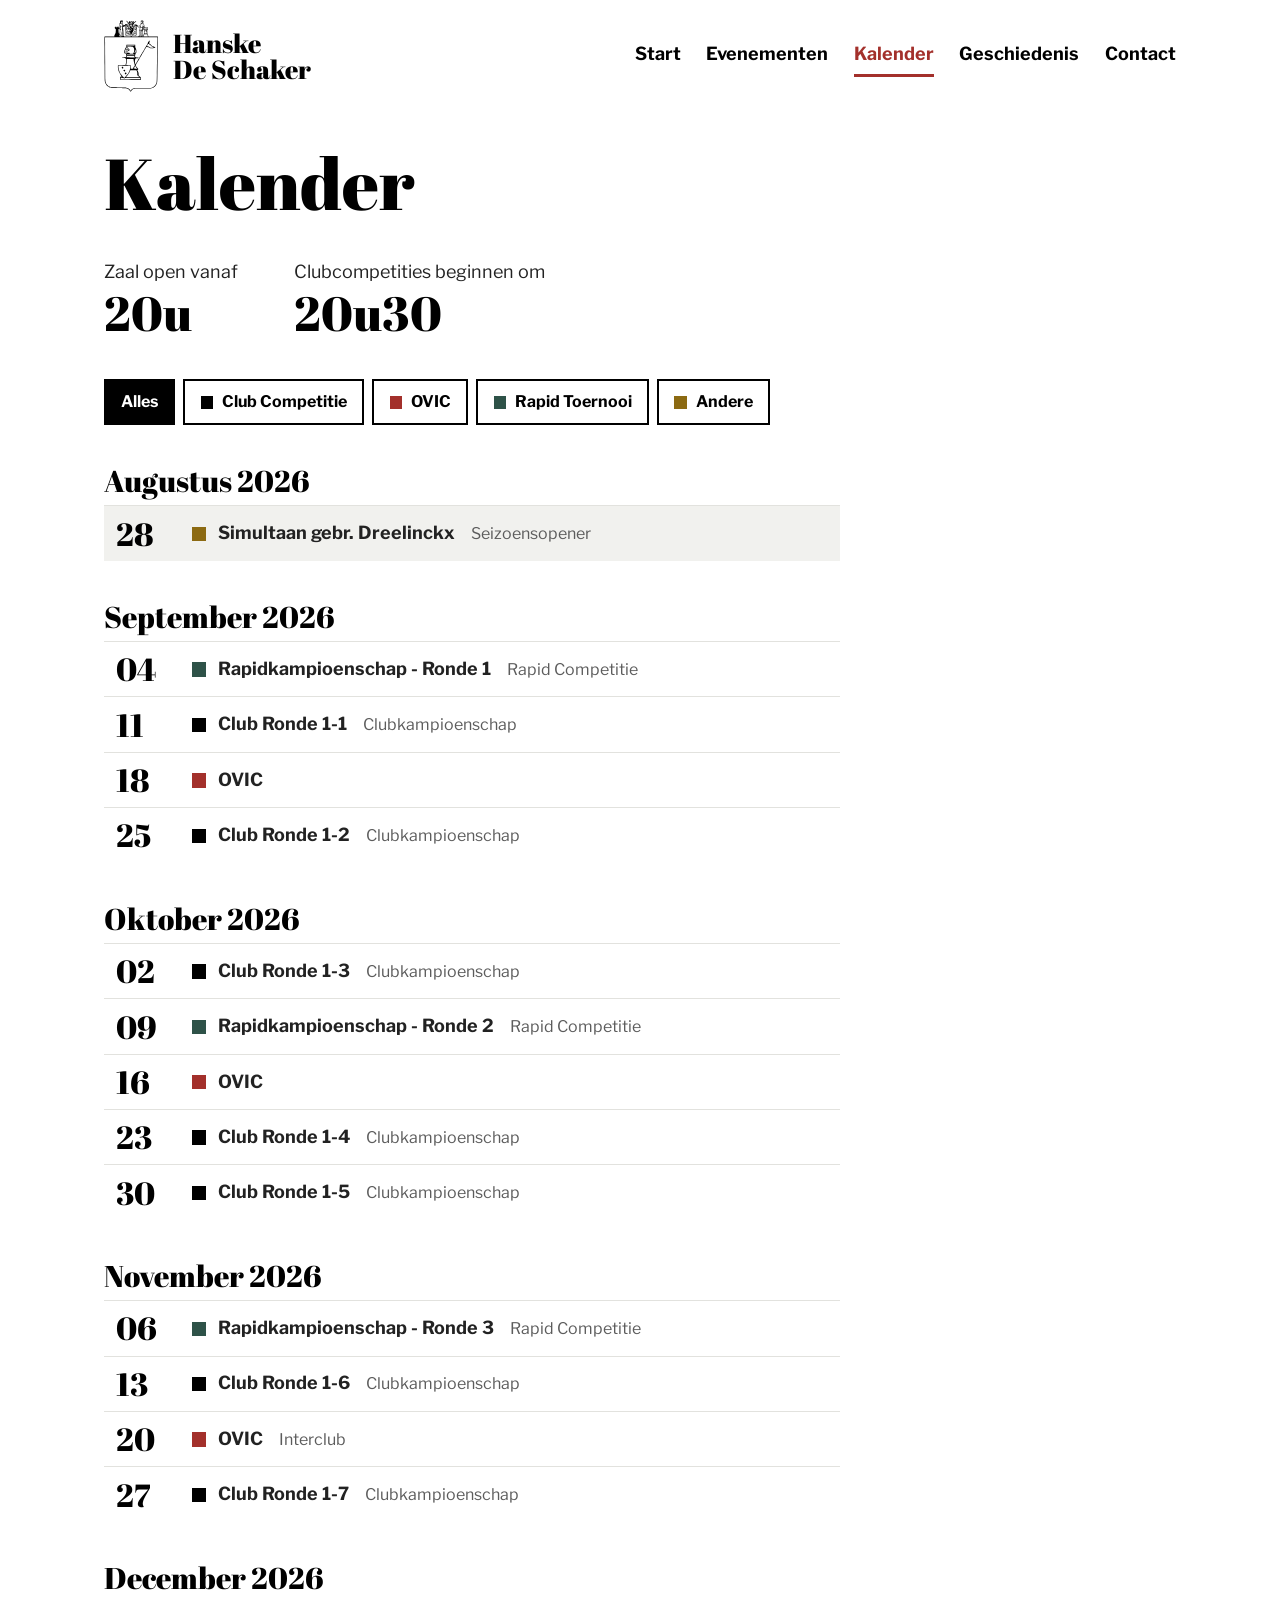
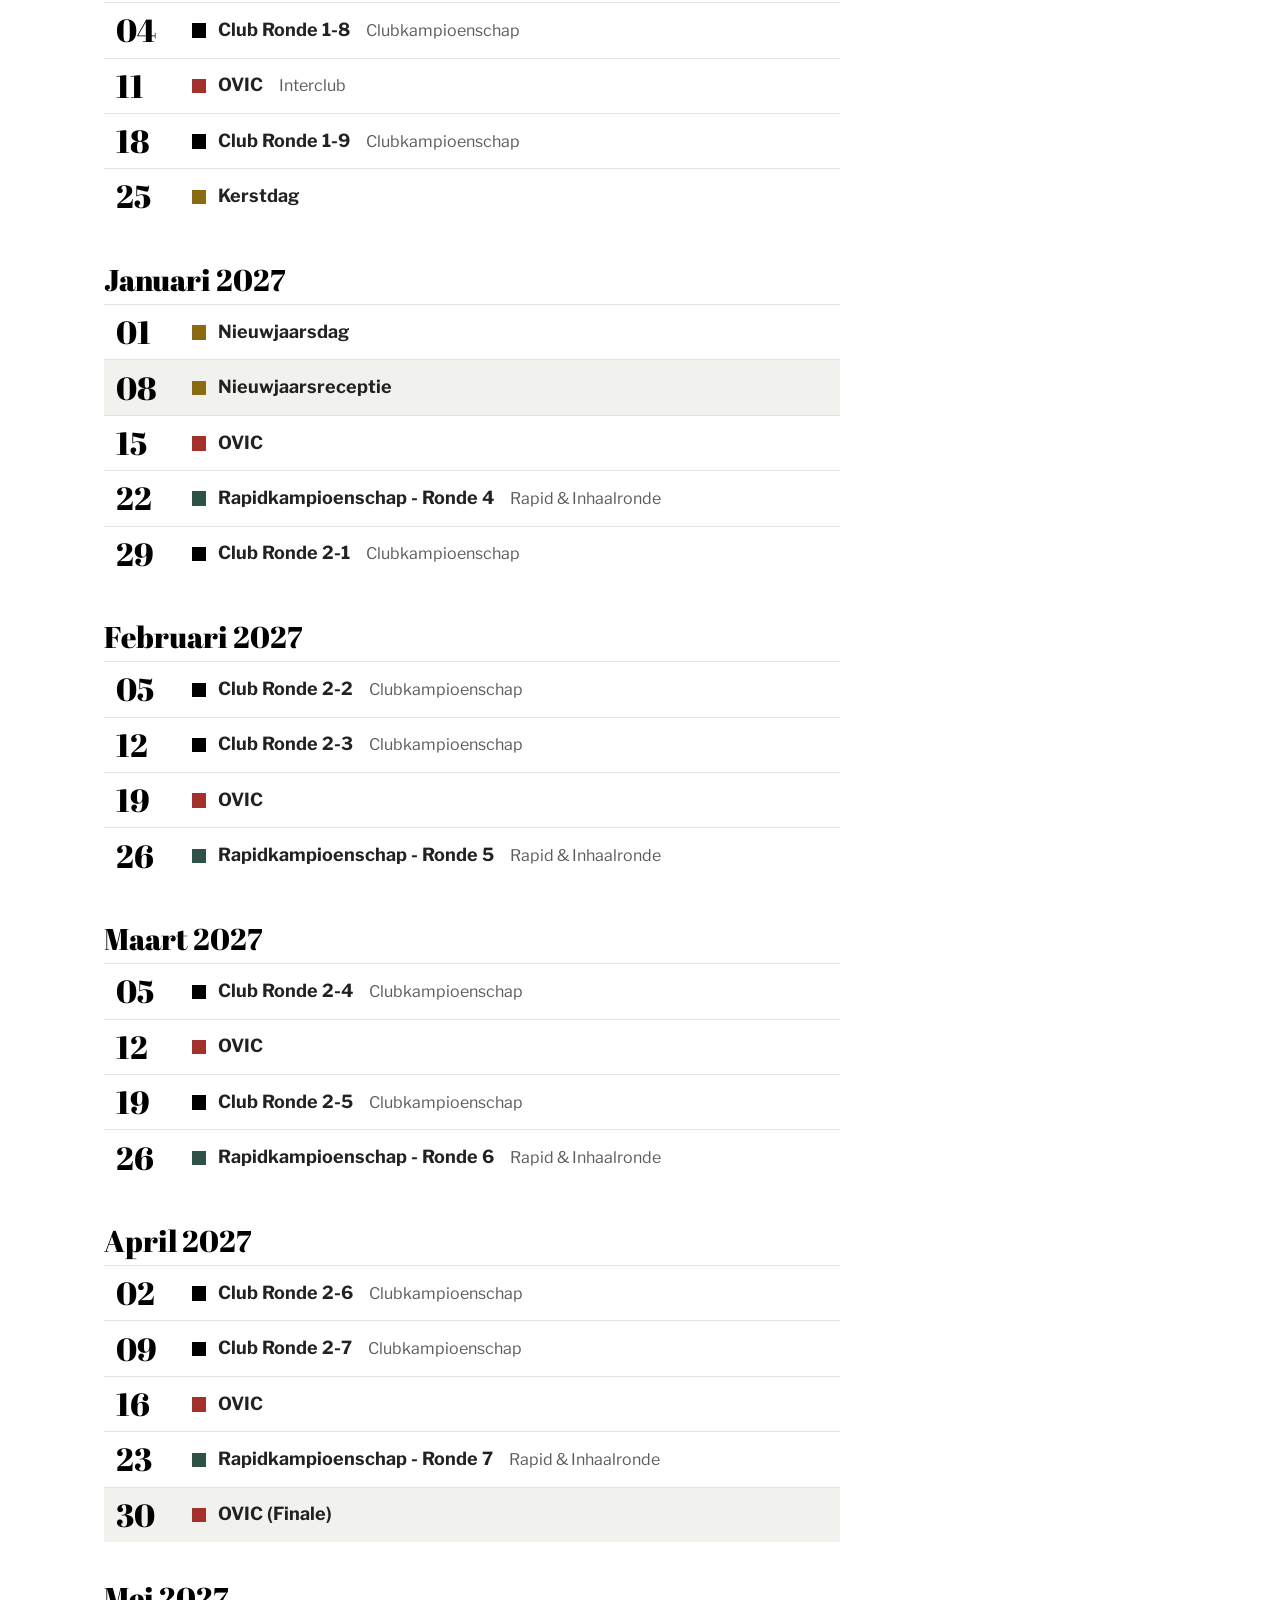
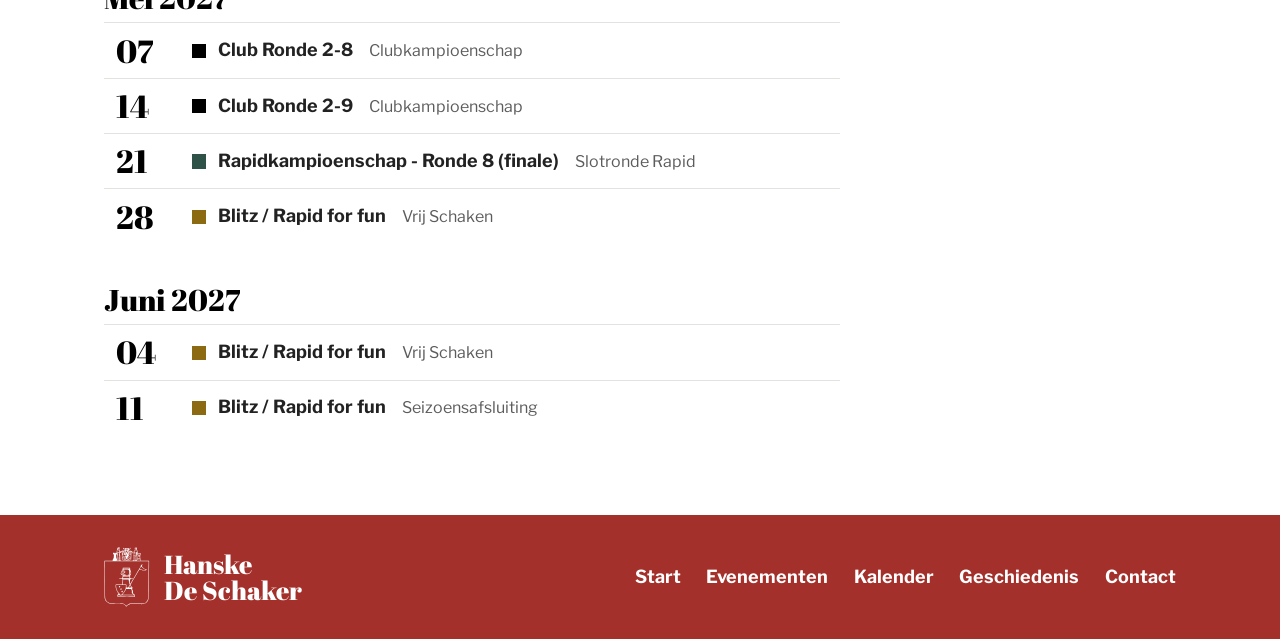
==== kalender.html @ 007f4e90 "Add files via upload" ====
<!doctype html>
<html lang="nl">
<head>
  <meta charset="utf-8">
  <meta name="viewport" content="width=device-width, initial-scale=1">
  <title>Kalender — Hanske De Schaker</title>
  <meta property="og:title" content="Kalender — Hanske De Schaker">
  <meta property="og:type" content="website">
  <meta property="og:image" content="https://www.hanskedeschaker.eu/images/logo/deelbeeld.png">
  <link rel="icon" href="favicon.svg" type="image/svg+xml">
  <link rel="apple-touch-icon" href="apple-touch-icon.png">
  <link rel="preload" href="fonts/abril-fatface.woff2" as="font" type="font/woff2" crossorigin>
  <link rel="preload" href="fonts/franklin-400.woff2" as="font" type="font/woff2" crossorigin>
  <link rel="stylesheet" href="css/style.css">
</head>
<body>
  <a class="skip" href="#inhoud">Naar de inhoud</a>

  <header class="site-header">
    <div class="wrap">
      <a class="brand" href="index.html">
        <img src="images/logo/schild.svg" width="998" height="1297" alt="">
        <span>Hanske<br>De Schaker</span>
      </a>
      <nav class="site-nav" aria-label="Hoofdmenu">
        <ul>
          <li><a href="index.html">Start</a></li>
          <li><a href="evenementen.html">Evenementen</a></li>
          <li><a href="kalender.html" aria-current="page">Kalender</a></li>
          <li><a href="geschiedenis.html">Geschiedenis</a></li>
          <li><a href="contact.html">Contact</a></li>
        </ul>
      </nav>
    </div>
  </header>

  <main id="inhoud" class="wrap">
    <h1>Kalender</h1>

    <div class="times">
      <p>Zaal open vanaf <strong>20u</strong></p>
      <p>Clubcompetities beginnen om <strong>20u30</strong></p>
    </div>

    <!-- Filter buttons. They only appear when JavaScript works; otherwise every event simply shows. -->
    <div class="filters" role="group" aria-label="Toon alleen" hidden>
      <button type="button" data-filter="all" aria-pressed="true">Alles</button>
      <button type="button" data-filter="club" data-category="club" aria-pressed="false">Club Competitie</button>
      <button type="button" data-filter="ovic" data-category="ovic" aria-pressed="false">OVIC</button>
      <button type="button" data-filter="rapid" data-category="rapid" aria-pressed="false">Rapid Toernooi</button>
      <button type="button" data-filter="event" data-category="event" aria-pressed="false">Andere</button>
    </div>

    <!-- Each event is one <li> block. data-category is one of: club, ovic, rapid, event.
         Add class="event-row highlight" to make an evening stand out. -->
    <section class="month">
      <h2>Augustus 2026</h2>
      <ul class="events">
        <li class="event-row highlight" data-category="event">
          <time datetime="2026-08-28">28</time>
          <span class="what"><strong>Simultaan gebr. Dreelinckx</strong> <span class="tag">Seizoensopener</span></span>
        </li>
      </ul>
    </section>

    <section class="month">
      <h2>September 2026</h2>
      <ul class="events">
        <li class="event-row" data-category="rapid">
          <time datetime="2026-09-04">04</time>
          <span class="what"><strong>Rapidkampioenschap - Ronde 1</strong> <span class="tag">Rapid Competitie</span></span>
        </li>
        <li class="event-row" data-category="club">
          <time datetime="2026-09-11">11</time>
          <span class="what"><strong>Club Ronde 1-1</strong> <span class="tag">Clubkampioenschap</span></span>
        </li>
        <li class="event-row" data-category="ovic">
          <time datetime="2026-09-18">18</time>
          <span class="what"><strong>OVIC</strong></span>
        </li>
        <li class="event-row" data-category="club">
          <time datetime="2026-09-25">25</time>
          <span class="what"><strong>Club Ronde 1-2</strong> <span class="tag">Clubkampioenschap</span></span>
        </li>
      </ul>
    </section>

    <section class="month">
      <h2>Oktober 2026</h2>
      <ul class="events">
        <li class="event-row" data-category="club">
          <time datetime="2026-10-02">02</time>
          <span class="what"><strong>Club Ronde 1-3</strong> <span class="tag">Clubkampioenschap</span></span>
        </li>
        <li class="event-row" data-category="rapid">
          <time datetime="2026-10-09">09</time>
          <span class="what"><strong>Rapidkampioenschap - Ronde 2</strong> <span class="tag">Rapid Competitie</span></span>
        </li>
        <li class="event-row" data-category="ovic">
          <time datetime="2026-10-16">16</time>
          <span class="what"><strong>OVIC</strong></span>
        </li>
        <li class="event-row" data-category="club">
          <time datetime="2026-10-23">23</time>
          <span class="what"><strong>Club Ronde 1-4</strong> <span class="tag">Clubkampioenschap</span></span>
        </li>
        <li class="event-row" data-category="club">
          <time datetime="2026-10-30">30</time>
          <span class="what"><strong>Club Ronde 1-5</strong> <span class="tag">Clubkampioenschap</span></span>
        </li>
      </ul>
    </section>

    <section class="month">
      <h2>November 2026</h2>
      <ul class="events">
        <li class="event-row" data-category="rapid">
          <time datetime="2026-11-06">06</time>
          <span class="what"><strong>Rapidkampioenschap - Ronde 3</strong> <span class="tag">Rapid Competitie</span></span>
        </li>
        <li class="event-row" data-category="club">
          <time datetime="2026-11-13">13</time>
          <span class="what"><strong>Club Ronde 1-6</strong> <span class="tag">Clubkampioenschap</span></span>
        </li>
        <li class="event-row" data-category="ovic">
          <time datetime="2026-11-20">20</time>
          <span class="what"><strong>OVIC</strong> <span class="tag">Interclub</span></span>
        </li>
        <li class="event-row" data-category="club">
          <time datetime="2026-11-27">27</time>
          <span class="what"><strong>Club Ronde 1-7</strong> <span class="tag">Clubkampioenschap</span></span>
        </li>
      </ul>
    </section>

    <section class="month">
      <h2>December 2026</h2>
      <ul class="events">
        <li class="event-row" data-category="club">
          <time datetime="2026-12-04">04</time>
          <span class="what"><strong>Club Ronde 1-8</strong> <span class="tag">Clubkampioenschap</span></span>
        </li>
        <li class="event-row" data-category="ovic">
          <time datetime="2026-12-11">11</time>
          <span class="what"><strong>OVIC</strong> <span class="tag">Interclub</span></span>
        </li>
        <li class="event-row" data-category="club">
          <time datetime="2026-12-18">18</time>
          <span class="what"><strong>Club Ronde 1-9</strong> <span class="tag">Clubkampioenschap</span></span>
        </li>
        <li class="event-row" data-category="event">
          <time datetime="2026-12-25">25</time>
          <span class="what"><strong>Kerstdag</strong></span>
        </li>
      </ul>
    </section>

    <section class="month">
      <h2>Januari 2027</h2>
      <ul class="events">
        <li class="event-row" data-category="event">
          <time datetime="2027-01-01">01</time>
          <span class="what"><strong>Nieuwjaarsdag</strong></span>
        </li>
        <li class="event-row highlight" data-category="event">
          <time datetime="2027-01-08">08</time>
          <span class="what"><strong>Nieuwjaarsreceptie</strong></span>
        </li>
        <li class="event-row" data-category="ovic">
          <time datetime="2027-01-15">15</time>
          <span class="what"><strong>OVIC</strong></span>
        </li>
        <li class="event-row" data-category="rapid">
          <time datetime="2027-01-22">22</time>
          <span class="what"><strong>Rapidkampioenschap - Ronde 4</strong> <span class="tag">Rapid &amp; Inhaalronde</span></span>
        </li>
        <li class="event-row" data-category="club">
          <time datetime="2027-01-29">29</time>
          <span class="what"><strong>Club Ronde 2-1</strong> <span class="tag">Clubkampioenschap</span></span>
        </li>
      </ul>
    </section>

    <section class="month">
      <h2>Februari 2027</h2>
      <ul class="events">
        <li class="event-row" data-category="club">
          <time datetime="2027-02-05">05</time>
          <span class="what"><strong>Club Ronde 2-2</strong> <span class="tag">Clubkampioenschap</span></span>
        </li>
        <li class="event-row" data-category="club">
          <time datetime="2027-02-12">12</time>
          <span class="what"><strong>Club Ronde 2-3</strong> <span class="tag">Clubkampioenschap</span></span>
        </li>
        <li class="event-row" data-category="ovic">
          <time datetime="2027-02-19">19</time>
          <span class="what"><strong>OVIC</strong></span>
        </li>
        <li class="event-row" data-category="rapid">
          <time datetime="2027-02-26">26</time>
          <span class="what"><strong>Rapidkampioenschap - Ronde 5</strong> <span class="tag">Rapid &amp; Inhaalronde</span></span>
        </li>
      </ul>
    </section>

    <section class="month">
      <h2>Maart 2027</h2>
      <ul class="events">
        <li class="event-row" data-category="club">
          <time datetime="2027-03-05">05</time>
          <span class="what"><strong>Club Ronde 2-4</strong> <span class="tag">Clubkampioenschap</span></span>
        </li>
        <li class="event-row" data-category="ovic">
          <time datetime="2027-03-12">12</time>
          <span class="what"><strong>OVIC</strong></span>
        </li>
        <li class="event-row" data-category="club">
          <time datetime="2027-03-19">19</time>
          <span class="what"><strong>Club Ronde 2-5</strong> <span class="tag">Clubkampioenschap</span></span>
        </li>
        <li class="event-row" data-category="rapid">
          <time datetime="2027-03-26">26</time>
          <span class="what"><strong>Rapidkampioenschap - Ronde 6</strong> <span class="tag">Rapid &amp; Inhaalronde</span></span>
        </li>
      </ul>
    </section>

    <section class="month">
      <h2>April 2027</h2>
      <ul class="events">
        <li class="event-row" data-category="club">
          <time datetime="2027-04-02">02</time>
          <span class="what"><strong>Club Ronde 2-6</strong> <span class="tag">Clubkampioenschap</span></span>
        </li>
        <li class="event-row" data-category="club">
          <time datetime="2027-04-09">09</time>
          <span class="what"><strong>Club Ronde 2-7</strong> <span class="tag">Clubkampioenschap</span></span>
        </li>
        <li class="event-row" data-category="ovic">
          <time datetime="2027-04-16">16</time>
          <span class="what"><strong>OVIC</strong></span>
        </li>
        <li class="event-row" data-category="rapid">
          <time datetime="2027-04-23">23</time>
          <span class="what"><strong>Rapidkampioenschap - Ronde 7</strong> <span class="tag">Rapid &amp; Inhaalronde</span></span>
        </li>
        <li class="event-row highlight" data-category="ovic">
          <time datetime="2027-04-30">30</time>
          <span class="what"><strong>OVIC (Finale)</strong></span>
        </li>
      </ul>
    </section>

    <section class="month">
      <h2>Mei 2027</h2>
      <ul class="events">
        <li class="event-row" data-category="club">
          <time datetime="2027-05-07">07</time>
          <span class="what"><strong>Club Ronde 2-8</strong> <span class="tag">Clubkampioenschap</span></span>
        </li>
        <li class="event-row" data-category="club">
          <time datetime="2027-05-14">14</time>
          <span class="what"><strong>Club Ronde 2-9</strong> <span class="tag">Clubkampioenschap</span></span>
        </li>
        <li class="event-row" data-category="rapid">
          <time datetime="2027-05-21">21</time>
          <span class="what"><strong>Rapidkampioenschap - Ronde 8 (finale)</strong> <span class="tag">Slotronde Rapid</span></span>
        </li>
        <li class="event-row" data-category="event">
          <time datetime="2027-05-28">28</time>
          <span class="what"><strong>Blitz / Rapid for fun</strong> <span class="tag">Vrij Schaken</span></span>
        </li>
      </ul>
    </section>

    <section class="month">
      <h2>Juni 2027</h2>
      <ul class="events">
        <li class="event-row" data-category="event">
          <time datetime="2027-06-04">04</time>
          <span class="what"><strong>Blitz / Rapid for fun</strong> <span class="tag">Vrij Schaken</span></span>
        </li>
        <li class="event-row" data-category="event">
          <time datetime="2027-06-11">11</time>
          <span class="what"><strong>Blitz / Rapid for fun</strong> <span class="tag">Seizoensafsluiting</span></span>
        </li>
      </ul>
    </section>
  </main>

  <footer class="site-footer">
    <div class="wrap">
      <a class="brand" href="index.html">
        <img src="images/logo/schild.svg" width="998" height="1297" alt="">
        <span>Hanske<br>De Schaker</span>
      </a>
      <nav aria-label="Menu onderaan">
        <ul>
          <li><a href="index.html">Start</a></li>
          <li><a href="evenementen.html">Evenementen</a></li>
          <li><a href="kalender.html">Kalender</a></li>
          <li><a href="geschiedenis.html">Geschiedenis</a></li>
          <li><a href="contact.html">Contact</a></li>
        </ul>
      </nav>
    </div>
  </footer>

  <script>
    // Calendar filter: shows only one kind of event when a button is clicked.
    var buttons = document.querySelectorAll('.filters button');
    var rows = document.querySelectorAll('.event-row');

    buttons.forEach(function (button) {
      button.addEventListener('click', function () {
        var choice = button.dataset.filter;
        buttons.forEach(function (b) {
          b.setAttribute('aria-pressed', b === button ? 'true' : 'false');
        });
        rows.forEach(function (row) {
          row.hidden = choice !== 'all' && row.dataset.category !== choice;
        });
      });
    });

    document.querySelector('.filters').hidden = false;
  </script>
</body>
</html>
---- css/style.css ----
/* ==========================================================================
   Hanske De Schaker — stylesheet for the whole site
   --------------------------------------------------------------------------
   Colours, fonts and sizes are set ONCE, in the :root block below.
   Change a value there and it changes everywhere.
   ========================================================================== */


/* ---------- 1. Fonts ------------------------------------------------------
   Stored in the /fonts folder, so no outside service (like Google Fonts)
   is contacted when someone visits the site.
   - Abril Fatface: the typeface of the logo, used for headings.
   - Libre Franklin: a sturdy, very readable typeface, used for text. */

@font-face {
  font-family: "Abril Fatface";
  src: url("../fonts/abril-fatface.woff2") format("woff2");
  font-weight: 400;
  font-display: swap;
}
@font-face {
  font-family: "Libre Franklin";
  src: url("../fonts/franklin-400.woff2") format("woff2");
  font-weight: 400;
  font-display: swap;
}
@font-face {
  font-family: "Libre Franklin";
  src: url("../fonts/franklin-700.woff2") format("woff2");
  font-weight: 700;
  font-display: swap;
}


/* ---------- 2. Colours, fonts and sizes ----------------------------------
   The colours are the heraldic colours of the club's shield, matched to
   its home: the brick red and green gates of Abdij Maagdendale.          */

:root {
  --black: #000;         /* the ink of the logo */
  --red:   #a3302b;      /* Maagdendale brick */
  --green: #2e5248;      /* "de groene poort" */
  --gold:  #8c6a12;      /* Hanske's gold */
  --white: #fff;

  --text:  #222;         /* body text */
  --muted: #5c5c5c;      /* dates, captions, small print */
  --stone: #f1f1ee;      /* light background for highlighted rows */
  --line:  #e2e2de;      /* thin dividing lines in lists */

  --font-display: "Abril Fatface", Georgia, serif;
  --font-body: "Libre Franklin", system-ui, -apple-system, "Segoe UI", sans-serif;

  --page-width: 72rem;   /* widest the content gets */
  --text-width: 38rem;   /* comfortable reading width for paragraphs */
  --gutter: clamp(1rem, 4vw, 2.5rem); /* space at the left/right edge */
}


/* ---------- 3. Basics ---------------------------------------------------- */

*,
*::before,
*::after {
  box-sizing: border-box;
}

html {
  -webkit-text-size-adjust: 100%;
  text-size-adjust: 100%;
}

body {
  margin: 0;
  background: var(--white);
  color: var(--text);
  font-family: var(--font-body);
  font-size: 1.125rem;   /* 18px */
  line-height: 1.6;
}

img {
  display: block;
  max-width: 100%;
  height: auto;
}

h1,
h2,
h3 {
  margin: 0 0 0.5em;
  color: var(--black);
  font-family: var(--font-display);
  font-weight: 400;      /* Abril Fatface only comes in one (heavy) weight */
  line-height: 1.08;
  text-wrap: balance;
}

h1 { font-size: clamp(2.5rem, 1.5rem + 4.4vw, 4.5rem); }
h2 { font-size: clamp(1.75rem, 1.35rem + 1.5vw, 2.5rem); }
h3 { font-size: clamp(1.5rem, 1.25rem + 1vw, 2rem); }

p {
  margin: 0 0 1em;
}

a {
  color: var(--red);
  text-decoration-thickness: 0.08em;
  text-underline-offset: 0.16em;
}

a:hover {
  color: var(--black);
}

:focus-visible {
  outline: 3px solid var(--red);
  outline-offset: 3px;
}

/* Anything with the "hidden" attribute stays hidden, whatever else applies */
[hidden] {
  display: none !important;
}

/* Centres the content and keeps it away from the screen edges */
.wrap {
  max-width: var(--page-width);
  margin-inline: auto;
  padding-inline: var(--gutter);
}

.lead {
  max-width: var(--text-width);
  font-size: 1.3125rem;  /* 21px */
  line-height: 1.55;
}

.text {
  max-width: var(--text-width);
}

figure {
  margin: 0;
}

figcaption {
  margin-top: 0.6rem;
  color: var(--muted);
  font-size: 1rem;
}

/* "Naar de inhoud" link: invisible until reached with the Tab key */
.skip {
  position: absolute;
  top: 0.75rem;
  left: -9999px;
  z-index: 10;
  padding: 0.5rem 1rem;
  background: var(--white);
  color: var(--black);
  font-weight: 700;
}

.skip:focus {
  left: 0.75rem;
}


/* ---------- 4. Header and menu ------------------------------------------- */

.site-header .wrap {
  display: flex;
  flex-wrap: wrap;
  align-items: center;
  justify-content: space-between;
  gap: 1rem 2.5rem;
  padding-block: 1.25rem;
}

/* Shield + club name, used in the header and the footer */
.brand {
  display: flex;
  align-items: center;
  gap: 0.85rem;
  color: var(--black);
  text-decoration: none;
}

.brand img {
  width: auto;
  height: 4.5rem;
}

.brand span {
  font-family: var(--font-display);
  font-size: 1.625rem;
  line-height: 1;
}

.brand:hover {
  color: var(--black);
}

.site-nav ul,
.site-footer ul {
  display: flex;
  flex-wrap: wrap;
  gap: 0.25rem 1.6rem;
  margin: 0;
  padding: 0;
  list-style: none;
}

.site-nav a {
  display: block;
  padding-block: 0.3rem;
  border-bottom: 3px solid transparent;
  color: var(--black);
  font-weight: 700;
  text-decoration: none;
}

.site-nav a:hover {
  border-bottom-color: var(--black);
}

/* The page you are on */
.site-nav a[aria-current="page"] {
  border-bottom-color: var(--red);
  color: var(--red);
}

main {
  padding-block: 2rem 1rem;
}


/* ---------- 5. Start page ------------------------------------------------ */

/* Keeps "Hanske De Schaker!" together on one line where it fits */
.home h1 {
  max-width: 10em;
  margin-top: 0.25em;
  text-wrap: wrap;
}

.home h1 .nowrap {
  white-space: nowrap;
}

@media (min-width: 40rem) {
  .home h1 .name {
    white-space: nowrap;
  }
}

/* Two photos side by side at the same height.
   The flex-grow numbers are each photo's width divided by its height. */
.photo-pair {
  display: flex;
  gap: 0.75rem;
  margin-top: 2.5rem;
}

.photo-pair img {
  min-width: 0;
  flex-basis: 0;
}

.photo-pair img:nth-child(1) { flex-grow: 1.715; }  /* 799 / 466 */
.photo-pair img:nth-child(2) { flex-grow: 0.839; }  /* 584 / 696 */


/* ---------- 6. Evenementen ----------------------------------------------- */

/* Each year: the year on the left, that year's events on the right */
.year {
  display: grid;
  grid-template-columns: 8.5rem minmax(0, 1fr);
  gap: 0 2.5rem;
  padding-block: 2.5rem;
}

.year-label {
  position: sticky;      /* the year stays in view while you scroll */
  top: 1.5rem;
  align-self: start;
  margin: 0;
  color: var(--red);
  font-size: clamp(2.5rem, 1.5rem + 3vw, 4rem);
  line-height: 1;
}

.event {
  max-width: 50rem;
}

.event + .event {
  margin-top: 4rem;
}

.event h3 {
  margin-bottom: 0.25em;
}

.event p {
  max-width: var(--text-width);
}

.date {
  color: var(--muted);
  font-weight: 700;
}

/* Photo groups: up to three columns on wide screens, fewer on phones.
   Photos keep their own shape; nothing is cropped. */
.photos {
  columns: 3 12rem;
  column-gap: 0.75rem;
  margin-top: 1.75rem;
}

/* Exactly two photos: two columns */
.photos:has(> img:nth-child(2):last-child) {
  columns: 2 12rem;
}

.photos img {
  width: 100%;
  margin-bottom: 0.75rem;
  break-inside: avoid;
}

/* For groups of small photos: narrower columns */
.photos.small {
  columns: 3 8.5rem;
}

/* Small score tables */
.scores {
  margin: 0.5rem 0 1.5rem;
  border-collapse: collapse;
}

.scores caption {
  margin-bottom: 0.4rem;
  color: var(--black);
  font-family: var(--font-display);
  font-size: 1.5rem;
  text-align: left;
}

.scores th,
.scores td {
  padding: 0.45rem 1.75rem 0.45rem 0;
  border-bottom: 1px solid var(--line);
  font-weight: 400;
  text-align: left;
  vertical-align: top;
}

.scores td:last-child {
  padding-right: 0;
  font-weight: 700;
  font-variant-numeric: tabular-nums;
}


/* ---------- 7. Kalender -------------------------------------------------- */

.times {
  display: flex;
  flex-wrap: wrap;
  gap: 1.5rem 3.5rem;
  margin: 0.5rem 0 2.5rem;
}

.times p {
  margin: 0;
}

.times strong {
  display: block;
  color: var(--black);
  font-family: var(--font-display);
  font-size: 3rem;
  font-weight: 400;
  line-height: 1.1;
}

/* Each kind of event has its own colour (a small square, like a chessboard square) */
[data-category="club"]  { --kind: var(--black); }
[data-category="ovic"]  { --kind: var(--red); }
[data-category="rapid"] { --kind: var(--green); }
[data-category="event"] { --kind: var(--gold); }

.filters {
  display: flex;
  flex-wrap: wrap;
  gap: 0.5rem;
  margin-bottom: 1rem;
}

.filters button {
  display: inline-flex;
  align-items: center;
  gap: 0.55rem;
  padding: 0.5rem 0.95rem;
  border: 2px solid var(--black);
  background: var(--white);
  color: var(--black);
  font: inherit;
  font-size: 1rem;
  font-weight: 700;
  cursor: pointer;
}

.filters button:hover {
  background: var(--stone);
}

.filters button[aria-pressed="true"] {
  background: var(--black);
  color: var(--white);
}

.filters button[data-category]::before,
.event-row .what::before {
  content: "";
  display: inline-block;
  flex: none;
  width: 0.8em;
  height: 0.8em;
  background: var(--kind);
}

.filters button[aria-pressed="true"]::before {
  outline: 2px solid var(--white);
}

.month {
  max-width: 46rem;
}

.month h2 {
  margin: 2.5rem 0 0.5rem;
  font-size: 1.875rem;
}

/* A month with no visible events (because of the filter) is hidden */
.month:not(:has(.event-row:not([hidden]))) {
  display: none;
}

.events {
  margin: 0;
  padding: 0;
  list-style: none;
}

.event-row {
  display: grid;
  grid-template-columns: 3.75rem minmax(0, 1fr);
  align-items: center;
  gap: 1rem;
  padding: 0.7rem 0.75rem;
  border-top: 1px solid var(--line);
}

.event-row time {
  color: var(--black);
  font-family: var(--font-display);
  font-size: 2rem;
  line-height: 1;
}

/* Square, title and label side by side (the label moves under the title on phones) */
.event-row .what {
  display: grid;
  grid-template-columns: 0.8em auto minmax(0, 1fr);
  align-items: baseline;
  gap: 0.1rem 0.7rem;
}

.event-row .what::before {
  align-self: start;
  margin-top: 0.42em;
}

.event-row .tag {
  margin-left: 0.35rem;
  color: var(--muted);
  font-size: 1rem;
}

/* Special evenings */
.event-row.highlight {
  background: var(--stone);
}


/* ---------- 8. Geschiedenis ---------------------------------------------- */

/* A block of text with photos next to it */
.story {
  display: grid;
  grid-template-columns: minmax(0, 1.1fr) minmax(0, 1fr);
  gap: 2rem 3rem;
  align-items: start;
  margin-bottom: 4.5rem;
}

.story.reverse > figure,
.story.reverse > .archive {
  order: -1;
}

.story img {
  width: 100%;
}

/* Archive photos in two columns, each photo keeping its own shape */
.archive {
  columns: 2;
  column-gap: 0.75rem;
}

.archive img {
  margin-bottom: 0.75rem;
  break-inside: avoid;
}

.champions {
  columns: 3 14rem;
  column-gap: 2.5rem;
  margin: 2rem 0 0;
  padding: 0;
  list-style: none;
}

.champions li {
  display: grid;
  grid-template-columns: 3.4rem minmax(0, 1fr);
  gap: 0.75rem;
  padding: 0.4rem 0;
  border-top: 1px solid var(--line);
  break-inside: avoid;
}

.champions .year-number {
  color: var(--red);
  font-family: var(--font-display);
}


/* ---------- 9. Contact --------------------------------------------------- */

.contact {
  display: grid;
  grid-template-columns: minmax(0, 1fr) minmax(0, 1fr);
  gap: 3rem;
  align-items: start;
}

.mail {
  margin-top: -0.75em;
  font-size: clamp(1.25rem, 1rem + 1vw, 1.625rem);
  font-weight: 700;
  line-height: 1.3;
  overflow-wrap: break-word;
}

.people {
  margin: 2rem 0;
}

.people div {
  padding: 0.6rem 0;
  border-top: 1px solid var(--line);
}

.people dt {
  color: var(--muted);
  font-size: 1rem;
}

.people dd {
  margin: 0;
}

.people a {
  font-weight: 700;
}

.location figure {
  margin-bottom: 1rem;
}

.lessons {
  padding: clamp(1.5rem, 4vw, 2.5rem);
  background: var(--green);
  color: var(--white);
}

.lessons h2 {
  color: var(--white);
}

.lessons a {
  color: var(--white);
  font-weight: 700;
}

.lessons .note {
  margin-bottom: 0;
  font-size: 1rem;
}


/* ---------- 10. Footer --------------------------------------------------- */

.site-footer {
  margin-top: 4rem;
  background: var(--red);
  color: var(--white);
}

.site-footer .wrap {
  display: flex;
  flex-wrap: wrap;
  align-items: center;
  justify-content: space-between;
  gap: 1.5rem 2.5rem;
  padding-block: 2rem;
}

.site-footer .brand,
.site-footer .brand:hover,
.site-footer a {
  color: var(--white);
}

.site-footer .brand img {
  height: 3.75rem;
  filter: invert(1);     /* turns the black shield white */
}

.site-footer ul a {
  font-weight: 700;
  text-decoration: none;
}

.site-footer ul a:hover {
  text-decoration: underline;
}

.site-footer :focus-visible {
  outline-color: var(--white);
}


/* ---------- 11. Tablets and phones --------------------------------------- */

@media (max-width: 56rem) {
  .story,
  .contact {
    grid-template-columns: minmax(0, 1fr);
  }

  .story.reverse > figure,
  .story.reverse > .archive {
    order: 0;
  }
}

@media (max-width: 48rem) {
  .year {
    grid-template-columns: minmax(0, 1fr);
    padding-block: 1.5rem;
  }

  .year-label {
    position: static;
    margin-bottom: 1rem;
  }

  .photo-pair {
    flex-direction: column;
  }
}

@media (max-width: 40rem) {
  body {
    font-size: 1.0625rem;  /* 17px */
  }

  .site-header .wrap {
    padding-block: 1rem;
  }

  .brand img {
    height: 3.5rem;
  }

  .brand span {
    font-size: 1.375rem;
  }

  .site-nav {
    width: 100%;
  }

  .site-nav ul {
    gap: 0.25rem 1.1rem;
  }

  .lead {
    font-size: 1.1875rem;
  }

  .times strong {
    font-size: 2.5rem;
  }

  .event-row {
    grid-template-columns: 2.75rem minmax(0, 1fr);
    gap: 0.75rem;
    padding-inline: 0.5rem;
  }

  .event-row time {
    font-size: 1.625rem;
  }

  .event-row .what {
    grid-template-columns: 0.8em minmax(0, 1fr);
  }

  .event-row .tag {
    grid-column: 2;
    margin-left: 0;
  }
}

/* Respect people who prefer less motion (the site has very little anyway) */
@media (prefers-reduced-motion: reduce) {
  * {
    scroll-behavior: auto !important;
  }
}
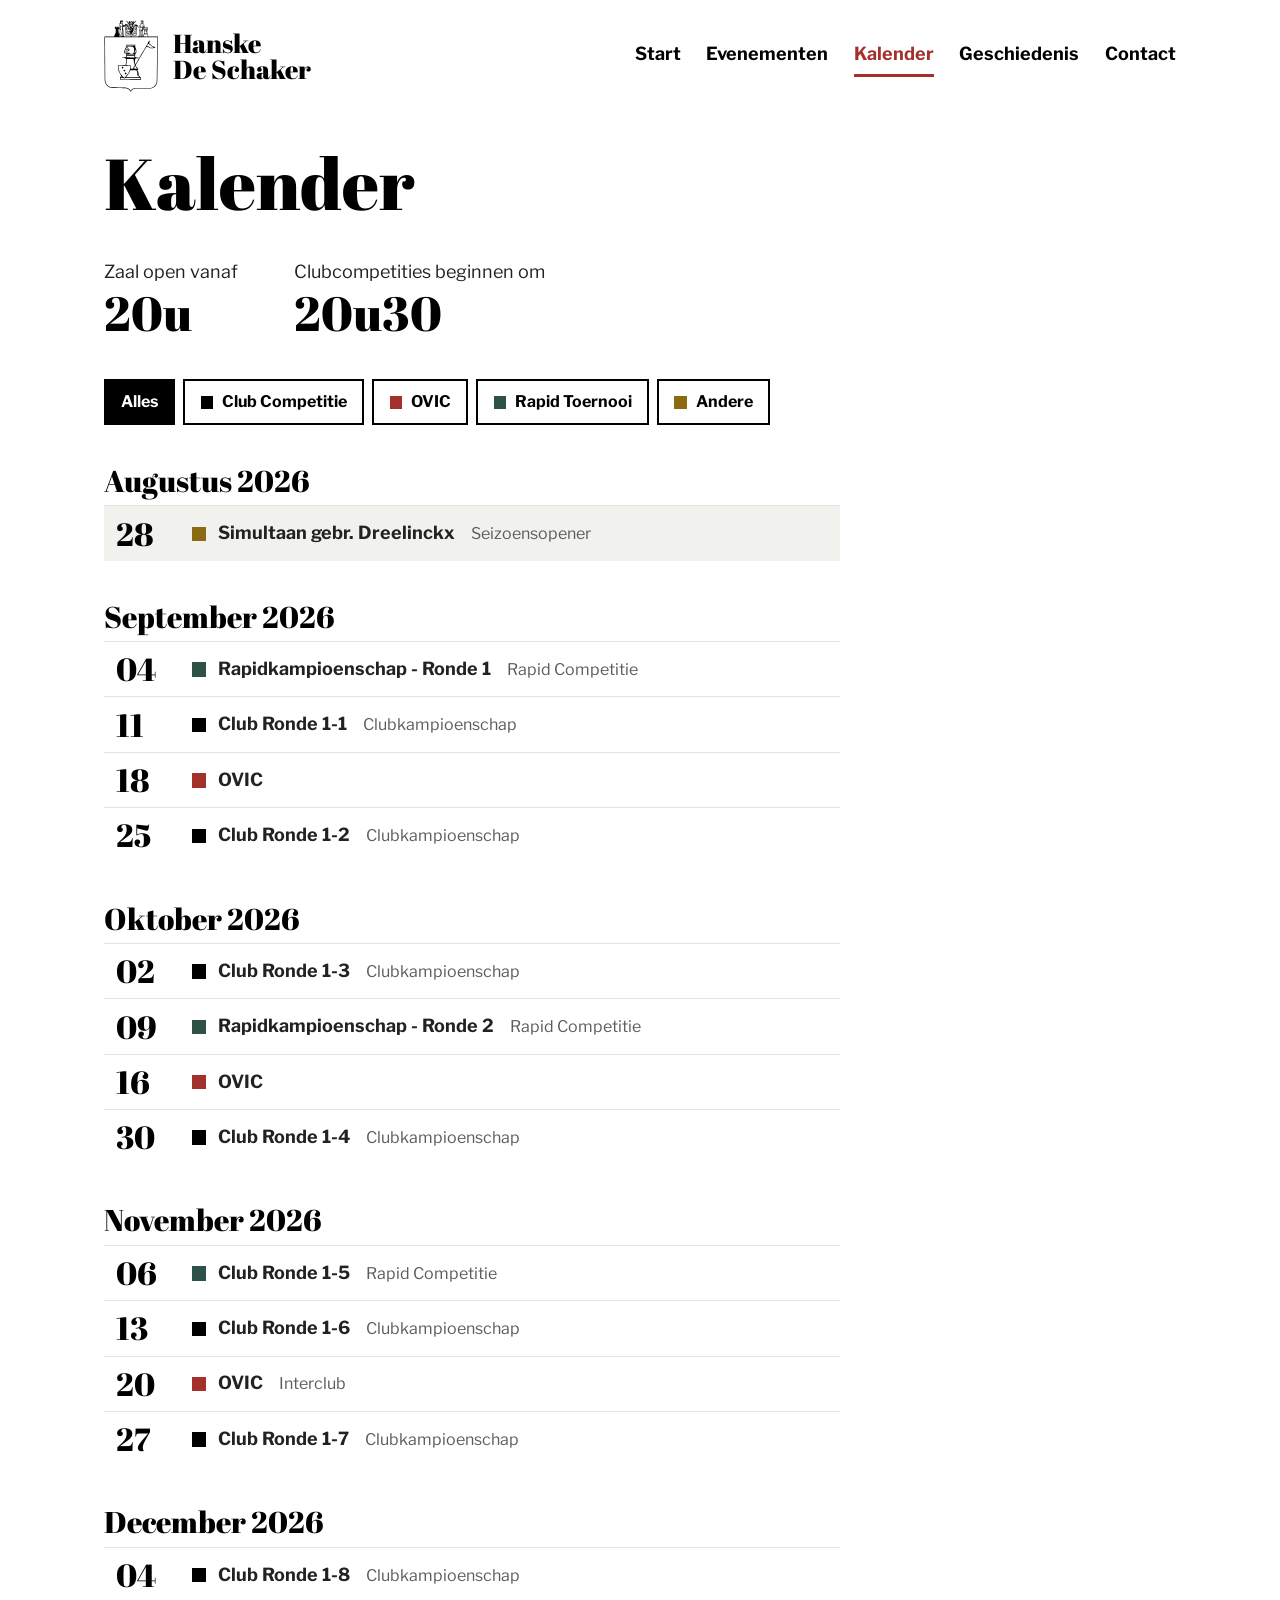
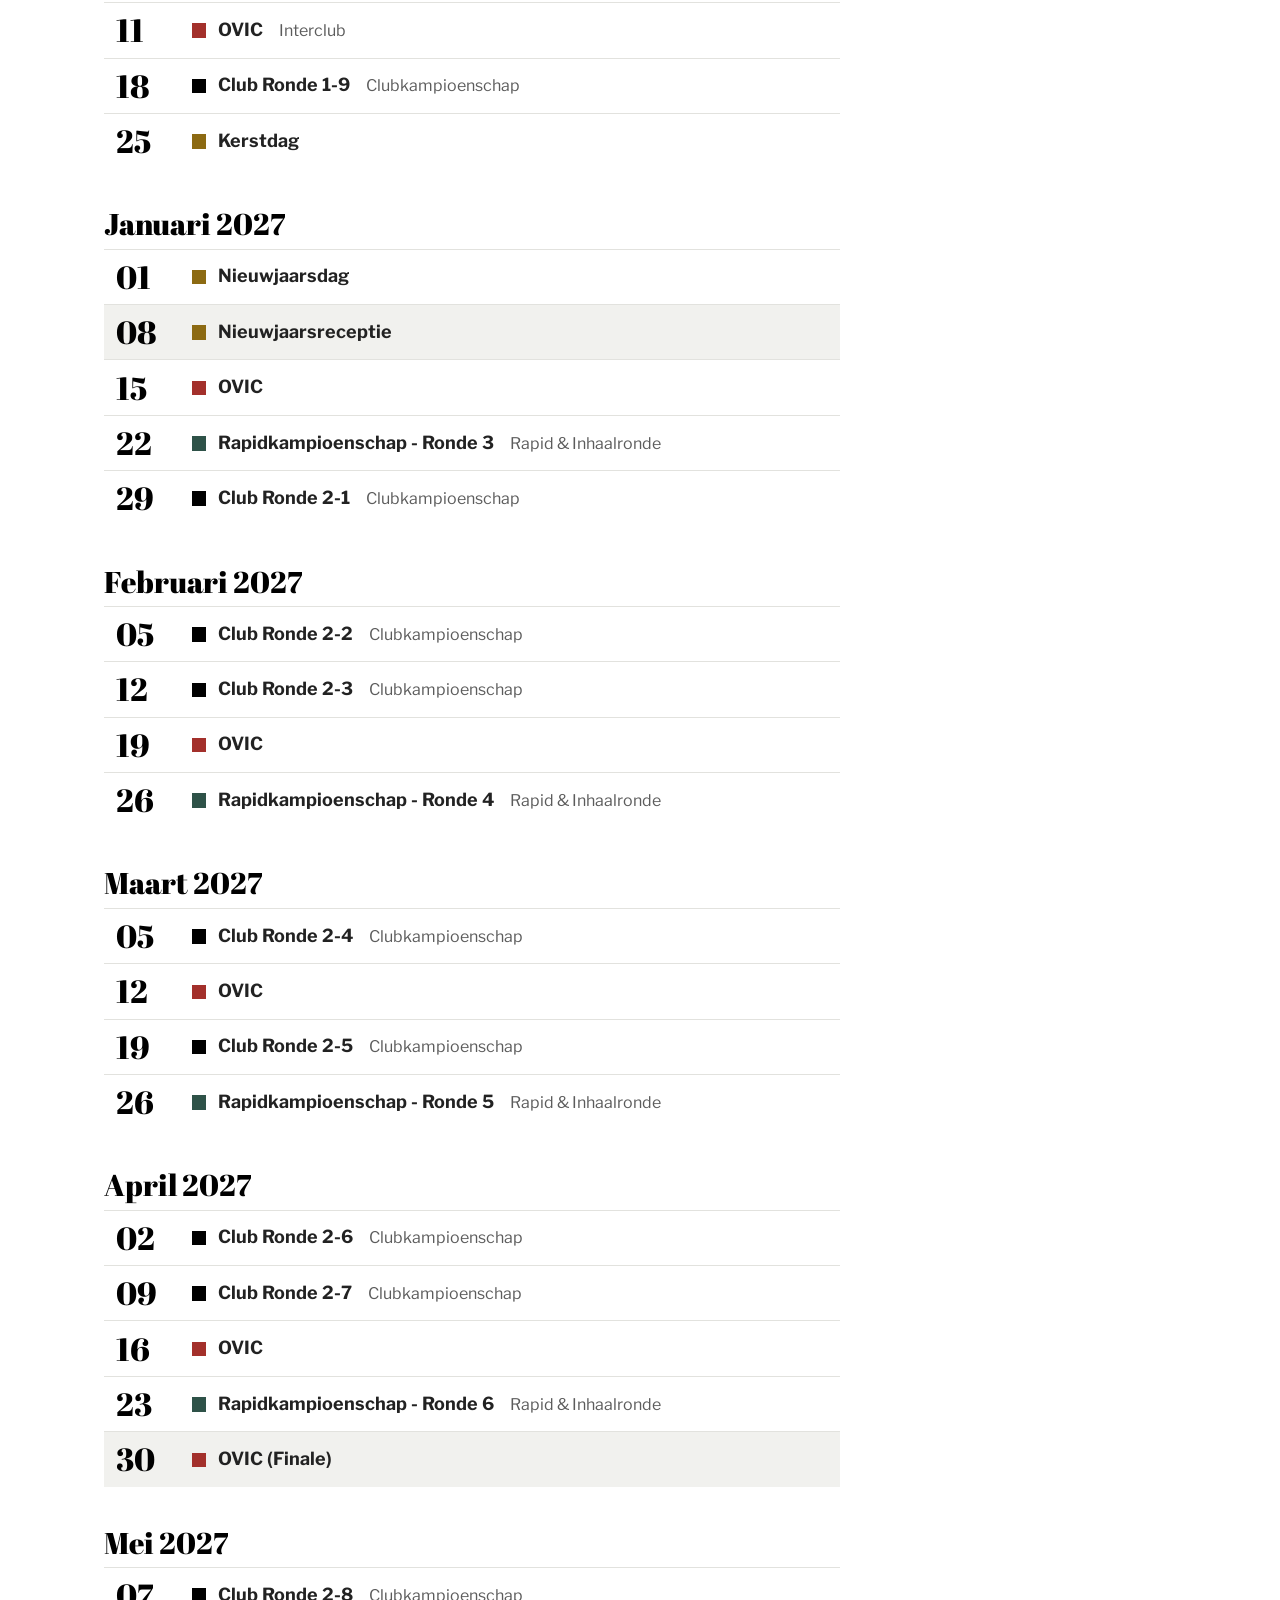
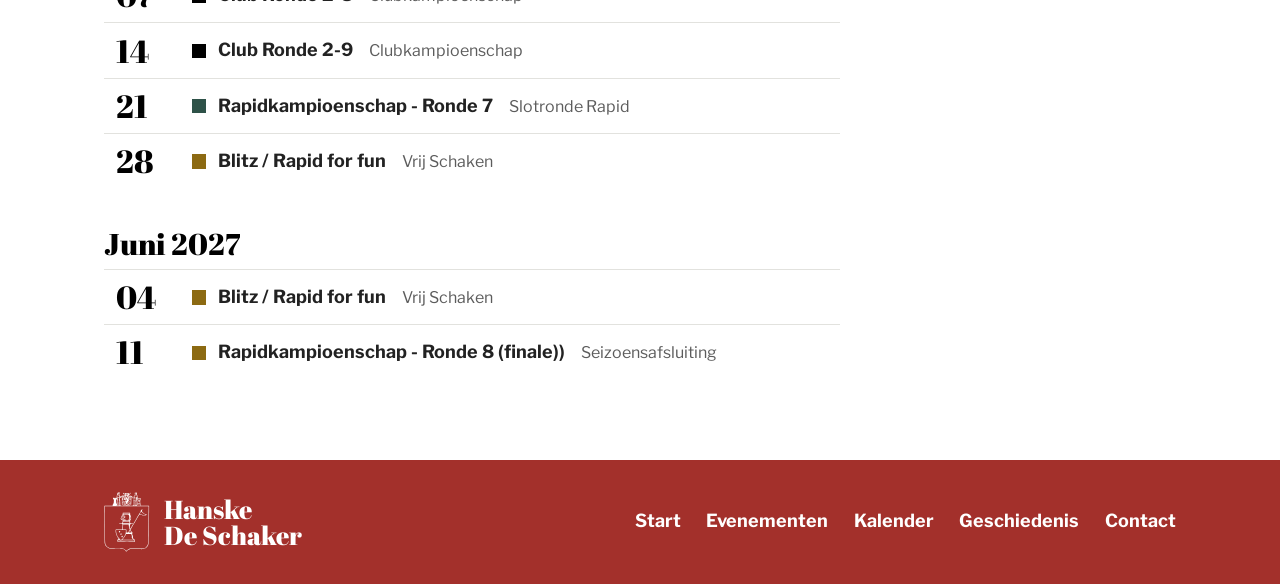
==== commit e0ec0595: "Update event details and dates in kalender.html" ====
--- a/kalender.html
+++ b/kalender.html
@@ -99,15 +99,10 @@
         <li class="event-row" data-category="ovic">
           <time datetime="2026-10-16">16</time>
           <span class="what"><strong>OVIC</strong></span>
-        </li>
-        <li class="event-row" data-category="club">
-          <time datetime="2026-10-23">23</time>
+        <li class="event-row" data-category="club">
+          <time datetime="2026-10-30">30</time>
           <span class="what"><strong>Club Ronde 1-4</strong> <span class="tag">Clubkampioenschap</span></span>
         </li>
-        <li class="event-row" data-category="club">
-          <time datetime="2026-10-30">30</time>
-          <span class="what"><strong>Club Ronde 1-5</strong> <span class="tag">Clubkampioenschap</span></span>
-        </li>
       </ul>
     </section>
 
@@ -116,7 +111,7 @@
       <ul class="events">
         <li class="event-row" data-category="rapid">
           <time datetime="2026-11-06">06</time>
-          <span class="what"><strong>Rapidkampioenschap - Ronde 3</strong> <span class="tag">Rapid Competitie</span></span>
+          <span class="what"><strong>Club Ronde 1-5</strong> <span class="tag">Rapid Competitie</span></span>
         </li>
         <li class="event-row" data-category="club">
           <time datetime="2026-11-13">13</time>
@@ -172,7 +167,7 @@
         </li>
         <li class="event-row" data-category="rapid">
           <time datetime="2027-01-22">22</time>
-          <span class="what"><strong>Rapidkampioenschap - Ronde 4</strong> <span class="tag">Rapid &amp; Inhaalronde</span></span>
+          <span class="what"><strong>Rapidkampioenschap - Ronde 3</strong> <span class="tag">Rapid &amp; Inhaalronde</span></span>
         </li>
         <li class="event-row" data-category="club">
           <time datetime="2027-01-29">29</time>
@@ -198,7 +193,7 @@
         </li>
         <li class="event-row" data-category="rapid">
           <time datetime="2027-02-26">26</time>
-          <span class="what"><strong>Rapidkampioenschap - Ronde 5</strong> <span class="tag">Rapid &amp; Inhaalronde</span></span>
+          <span class="what"><strong>Rapidkampioenschap - Ronde 4</strong> <span class="tag">Rapid &amp; Inhaalronde</span></span>
         </li>
       </ul>
     </section>
@@ -220,7 +215,7 @@
         </li>
         <li class="event-row" data-category="rapid">
           <time datetime="2027-03-26">26</time>
-          <span class="what"><strong>Rapidkampioenschap - Ronde 6</strong> <span class="tag">Rapid &amp; Inhaalronde</span></span>
+          <span class="what"><strong>Rapidkampioenschap - Ronde 5</strong> <span class="tag">Rapid &amp; Inhaalronde</span></span>
         </li>
       </ul>
     </section>
@@ -242,7 +237,7 @@
         </li>
         <li class="event-row" data-category="rapid">
           <time datetime="2027-04-23">23</time>
-          <span class="what"><strong>Rapidkampioenschap - Ronde 7</strong> <span class="tag">Rapid &amp; Inhaalronde</span></span>
+          <span class="what"><strong>Rapidkampioenschap - Ronde 6</strong> <span class="tag">Rapid &amp; Inhaalronde</span></span>
         </li>
         <li class="event-row highlight" data-category="ovic">
           <time datetime="2027-04-30">30</time>
@@ -264,7 +259,7 @@
         </li>
         <li class="event-row" data-category="rapid">
           <time datetime="2027-05-21">21</time>
-          <span class="what"><strong>Rapidkampioenschap - Ronde 8 (finale)</strong> <span class="tag">Slotronde Rapid</span></span>
+          <span class="what"><strong>Rapidkampioenschap - Ronde 7</strong> <span class="tag">Slotronde Rapid</span></span>
         </li>
         <li class="event-row" data-category="event">
           <time datetime="2027-05-28">28</time>
@@ -282,7 +277,7 @@
         </li>
         <li class="event-row" data-category="event">
           <time datetime="2027-06-11">11</time>
-          <span class="what"><strong>Blitz / Rapid for fun</strong> <span class="tag">Seizoensafsluiting</span></span>
+          <span class="what"><strong>Rapidkampioenschap - Ronde 8 (finale))</strong> <span class="tag">Seizoensafsluiting</span></span>
         </li>
       </ul>
     </section>
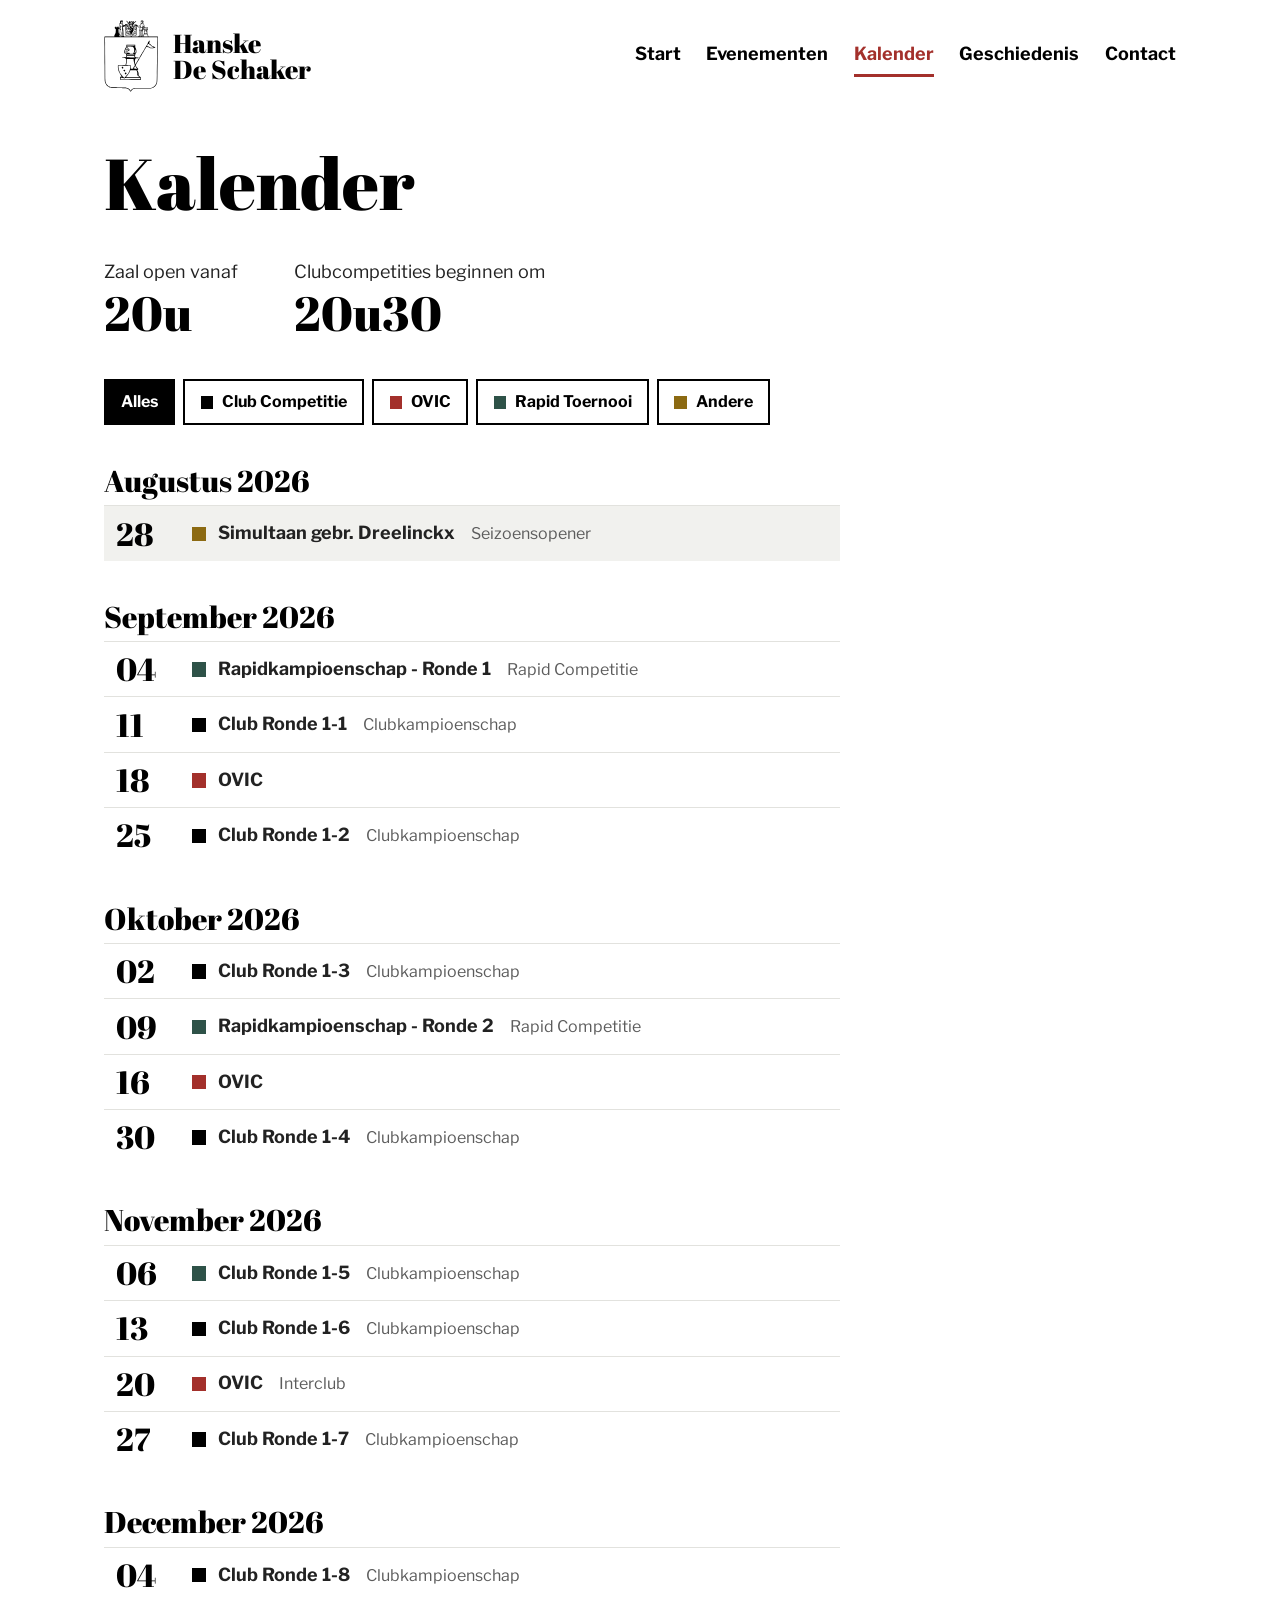
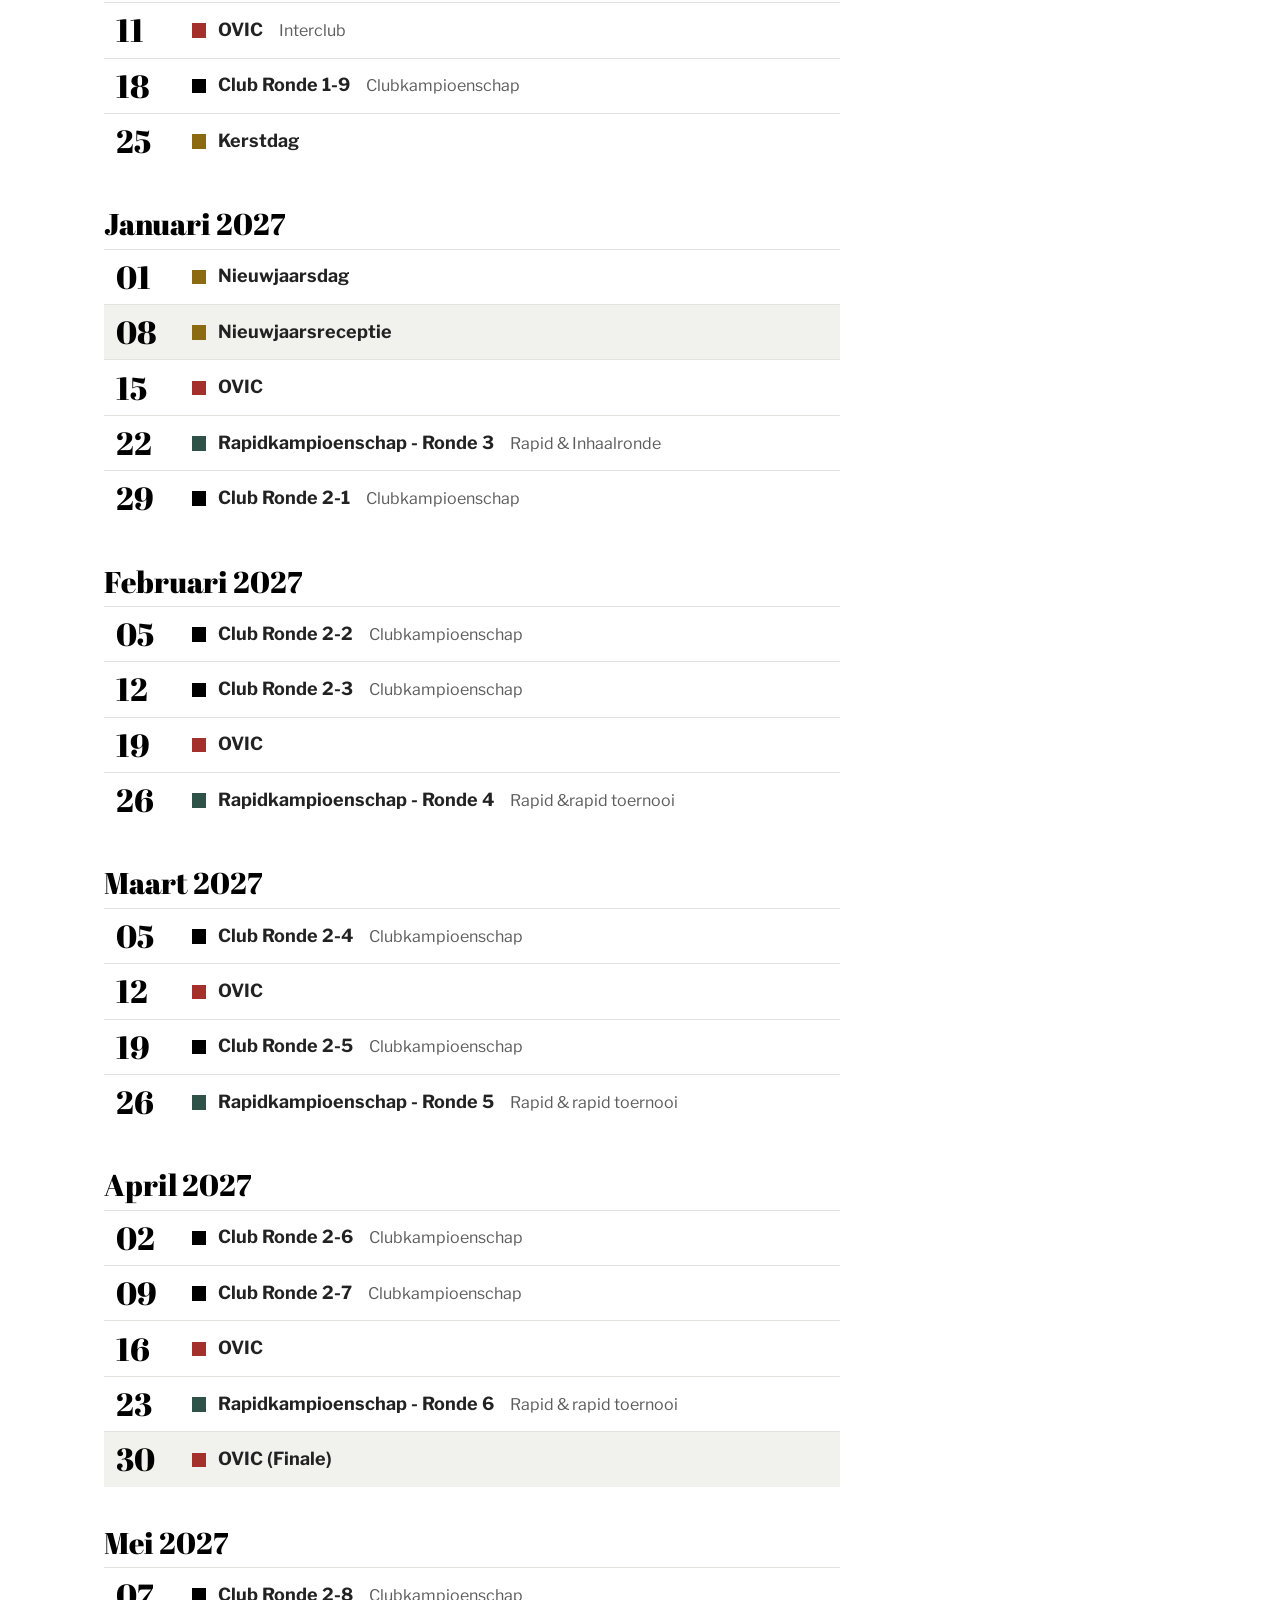
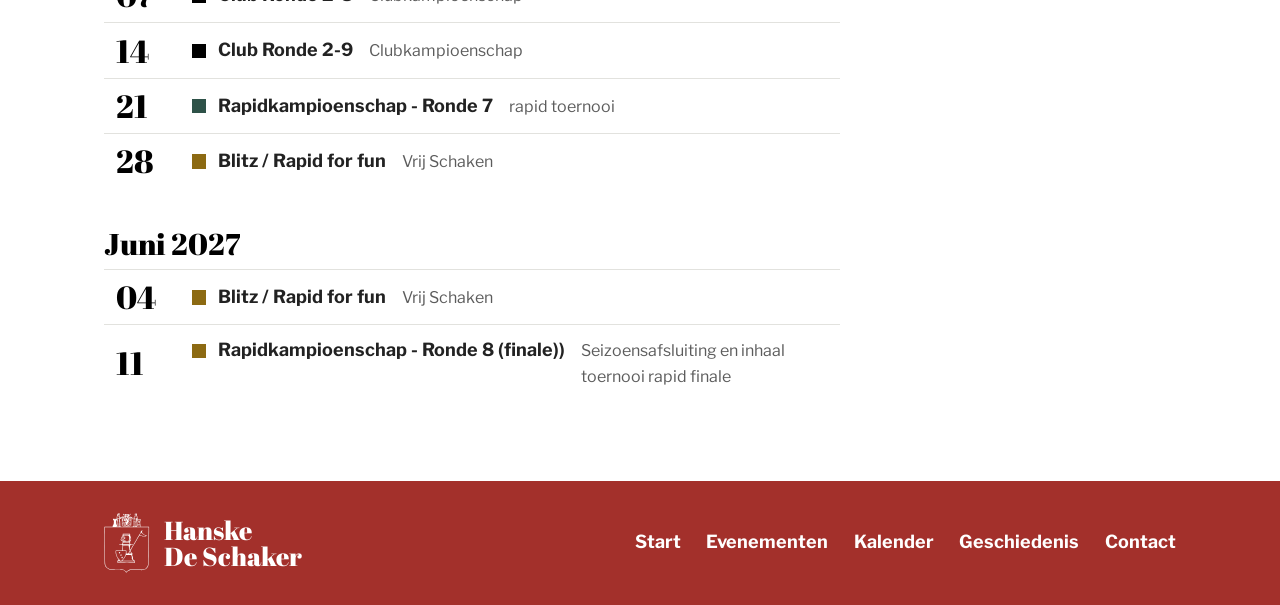
==== commit 042ab752: "Update event tags in kalender.html" ====
--- a/kalender.html
+++ b/kalender.html
@@ -111,7 +111,7 @@
       <ul class="events">
         <li class="event-row" data-category="rapid">
           <time datetime="2026-11-06">06</time>
-          <span class="what"><strong>Club Ronde 1-5</strong> <span class="tag">Rapid Competitie</span></span>
+          <span class="what"><strong>Club Ronde 1-5</strong> <span class="tag">Clubkampioenschap</span></span>
         </li>
         <li class="event-row" data-category="club">
           <time datetime="2026-11-13">13</time>
@@ -193,7 +193,7 @@
         </li>
         <li class="event-row" data-category="rapid">
           <time datetime="2027-02-26">26</time>
-          <span class="what"><strong>Rapidkampioenschap - Ronde 4</strong> <span class="tag">Rapid &amp; Inhaalronde</span></span>
+          <span class="what"><strong>Rapidkampioenschap - Ronde 4</strong> <span class="tag">Rapid &amp;rapid toernooi</span></span>
         </li>
       </ul>
     </section>
@@ -215,7 +215,7 @@
         </li>
         <li class="event-row" data-category="rapid">
           <time datetime="2027-03-26">26</time>
-          <span class="what"><strong>Rapidkampioenschap - Ronde 5</strong> <span class="tag">Rapid &amp; Inhaalronde</span></span>
+          <span class="what"><strong>Rapidkampioenschap - Ronde 5</strong> <span class="tag">Rapid &amp; rapid toernooi</span></span>
         </li>
       </ul>
     </section>
@@ -237,7 +237,7 @@
         </li>
         <li class="event-row" data-category="rapid">
           <time datetime="2027-04-23">23</time>
-          <span class="what"><strong>Rapidkampioenschap - Ronde 6</strong> <span class="tag">Rapid &amp; Inhaalronde</span></span>
+          <span class="what"><strong>Rapidkampioenschap - Ronde 6</strong> <span class="tag">Rapid &amp; rapid toernooi</span></span>
         </li>
         <li class="event-row highlight" data-category="ovic">
           <time datetime="2027-04-30">30</time>
@@ -259,7 +259,7 @@
         </li>
         <li class="event-row" data-category="rapid">
           <time datetime="2027-05-21">21</time>
-          <span class="what"><strong>Rapidkampioenschap - Ronde 7</strong> <span class="tag">Slotronde Rapid</span></span>
+          <span class="what"><strong>Rapidkampioenschap - Ronde 7</strong> <span class="tag">rapid toernooi</span></span>
         </li>
         <li class="event-row" data-category="event">
           <time datetime="2027-05-28">28</time>
@@ -277,7 +277,7 @@
         </li>
         <li class="event-row" data-category="event">
           <time datetime="2027-06-11">11</time>
-          <span class="what"><strong>Rapidkampioenschap - Ronde 8 (finale))</strong> <span class="tag">Seizoensafsluiting</span></span>
+          <span class="what"><strong>Rapidkampioenschap - Ronde 8 (finale))</strong> <span class="tag">Seizoensafsluiting en inhaal toernooi rapid finale</span></span>
         </li>
       </ul>
     </section>
